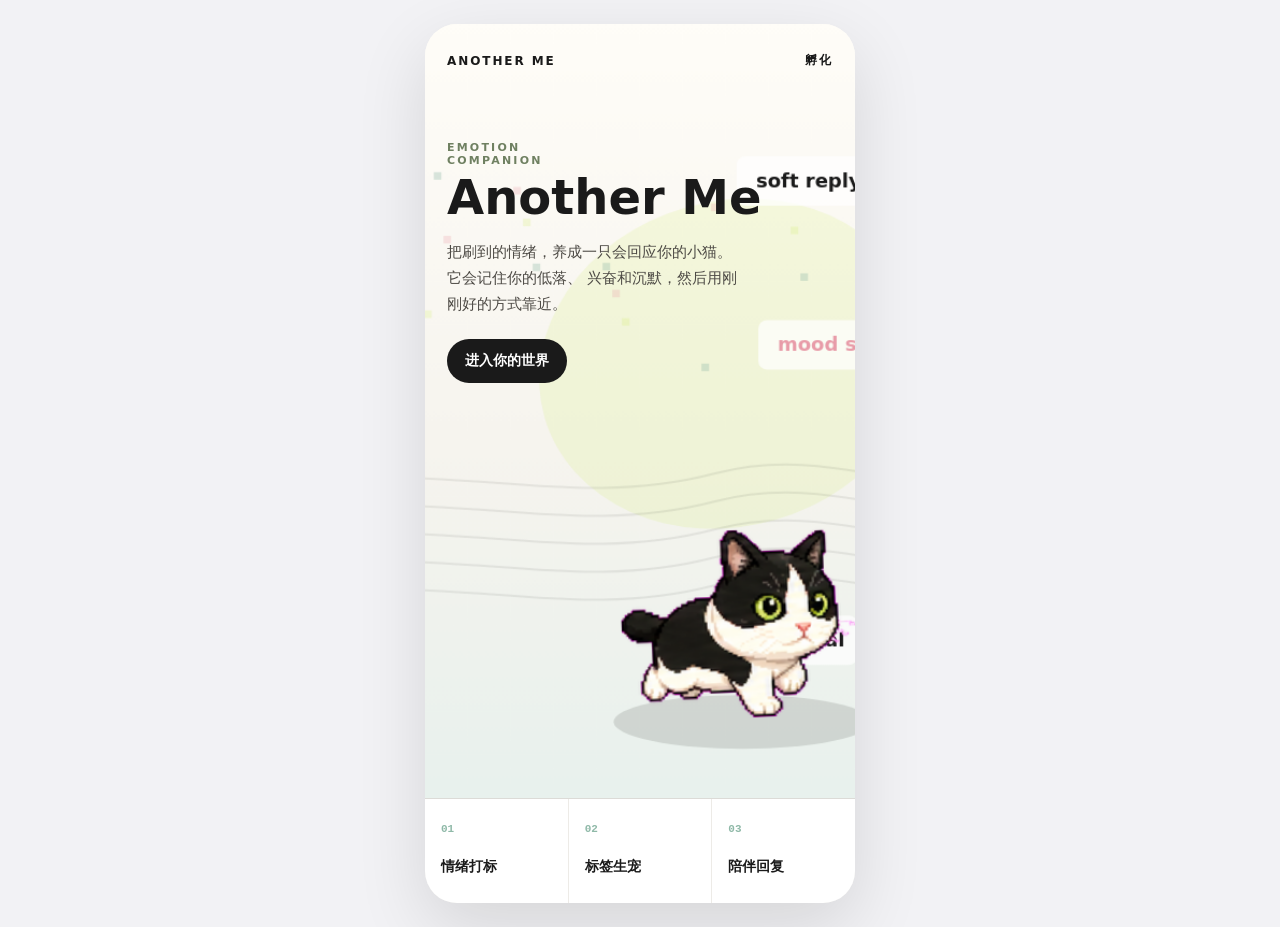
==== pet.html @ 3f067f63 "feat: publish three-page static pet flow" ====
<!doctype html>
<html lang="zh-CN">
  <head>
    <meta charset="utf-8" />
    <meta name="viewport" content="width=device-width, initial-scale=1" />
    <title>Another Me · Pet</title>
    <link rel="stylesheet" href="./styles.css" />
  </head>
  <body data-scene="pet">
    <main class="phone-frame jiro-landing">
      <section class="hero pet-hero">
        <canvas id="stage" class="stage-canvas" width="720" height="720" aria-hidden="true"></canvas>
        <nav class="top-nav" aria-label="主要导航">
          <a href="./index.html">ANOTHER ME</a>
          <a href="./index.html">孵化</a>
        </nav>
        <div class="hero-copy pet-copy">
          <p class="eyebrow green">EMOTION COMPANION</p>
          <h1>Another Me</h1>
          <p>
            把刷到的情绪，养成一只会回应你的小猫。它会记住你的低落、
            兴奋和沉默，然后用刚刚好的方式靠近。
          </p>
          <div class="actions">
            <a href="./index.html" class="primary-action">进入你的世界</a>
          </div>
        </div>
      </section>

      <section id="features" class="feature-strip" aria-label="产品亮点">
        <div>
          <span>01</span>
          <p>情绪打标</p>
        </div>
        <div>
          <span>02</span>
          <p>标签生宠</p>
        </div>
        <div>
          <span>03</span>
          <p>陪伴回复</p>
        </div>
      </section>
    </main>
    <script src="./script.js"></script>
  </body>
</html>
---- styles.css ----
* {
  box-sizing: border-box;
}

html,
body {
  min-height: 100%;
  margin: 0;
}

body {
  background: #f2f2f5;
  color: #1a1a1a;
  font-family:
    system-ui,
    -apple-system,
    BlinkMacSystemFont,
    "PingFang SC",
    "Microsoft YaHei",
    sans-serif;
  -webkit-font-smoothing: antialiased;
  text-rendering: optimizeLegibility;
}

a {
  color: inherit;
  text-decoration: none;
}

.phone-frame {
  position: relative;
  width: 100%;
  max-width: 430px;
  min-height: 100dvh;
  margin: 0 auto;
  overflow-x: hidden;
  background: #ffffff;
  padding-bottom: env(safe-area-inset-bottom);
}

.hatch-page,
.jiro-landing {
  min-height: 100dvh;
  background: #fffdf8;
}

.hero {
  position: relative;
  min-height: 100dvh;
  overflow: hidden;
  color: #1a1a1a;
}

.pet-hero {
  min-height: 86dvh;
}

.stage-canvas {
  position: absolute;
  top: 66px;
  right: 0;
  left: 0;
  width: 100%;
  height: min(520px, 70dvh);
  object-fit: contain;
}

body[data-scene="pet"] .stage-canvas {
  inset: 0;
  height: 100%;
  object-fit: cover;
}

.top-nav {
  position: relative;
  z-index: 2;
  display: flex;
  align-items: center;
  justify-content: space-between;
  padding: 28px 22px 0;
  font-size: 12px;
  font-weight: 700;
  letter-spacing: 0.16em;
}

.hero-copy {
  position: relative;
  z-index: 2;
  display: flex;
  max-width: 372px;
  flex-direction: column;
  pointer-events: none;
}

.bottom-copy {
  min-height: calc(100dvh - 72px);
  justify-content: flex-end;
  padding: 0 22px 34px;
}

.pet-copy {
  min-height: calc(86dvh - 82px);
  max-width: 360px;
  justify-content: flex-start;
  padding: 72px 22px 34px;
}

.eyebrow {
  max-width: 18ch;
  margin: 0;
  font-size: 11px;
  font-weight: 800;
  letter-spacing: 0.2em;
}

.gold {
  color: #9a7628;
}

.green {
  color: #6f8061;
}

.hero-copy h1 {
  margin: 8px 0 0;
  font-size: 46px;
  font-weight: 850;
  line-height: 1;
}

.pet-copy h1 {
  font-size: 48px;
  font-weight: 800;
  line-height: 0.95;
}

.hero-copy > p:not(.eyebrow) {
  max-width: 29ch;
  margin: 16px 0 0;
  color: #5b5140;
  font-size: 15px;
  line-height: 1.75;
}

.pet-copy > p:not(.eyebrow) {
  max-width: 31ch;
  margin-top: 18px;
  color: #4d4a45;
}

.actions {
  display: flex;
  flex-wrap: wrap;
  gap: 10px;
  margin-top: 22px;
  pointer-events: auto;
}

.primary-action {
  display: inline-flex;
  min-height: 44px;
  align-items: center;
  justify-content: center;
  border-radius: 999px;
  background: #1a1a1a;
  color: #ffffff;
  padding: 0 18px;
  font-size: 14px;
  font-weight: 700;
  transition:
    transform 160ms ease,
    background 160ms ease;
}

.primary-action:active {
  transform: scale(0.98);
}

.feature-strip {
  display: grid;
  grid-template-columns: repeat(3, minmax(0, 1fr));
  gap: 1px;
  border-top: 1px solid rgba(26, 26, 26, 0.08);
  background: rgba(26, 26, 26, 0.08);
}

.feature-strip div {
  min-height: 104px;
  background: #ffffff;
  padding: 18px 16px;
}

.feature-strip span {
  color: #8fb9a8;
  font-family: ui-monospace, SFMono-Regular, Menlo, Monaco, Consolas, monospace;
  font-size: 11px;
  font-weight: 700;
}

.feature-strip p {
  margin: 22px 0 0;
  font-size: 14px;
  font-weight: 700;
}

@media (min-width: 480px) {
  body {
    display: flex;
    align-items: flex-start;
    justify-content: center;
  }

  .phone-frame {
    min-height: calc(100dvh - 48px);
    margin: 24px auto;
    overflow: hidden;
    border-radius: 32px;
    box-shadow: 0 24px 70px rgba(0, 0, 0, 0.12);
  }
}
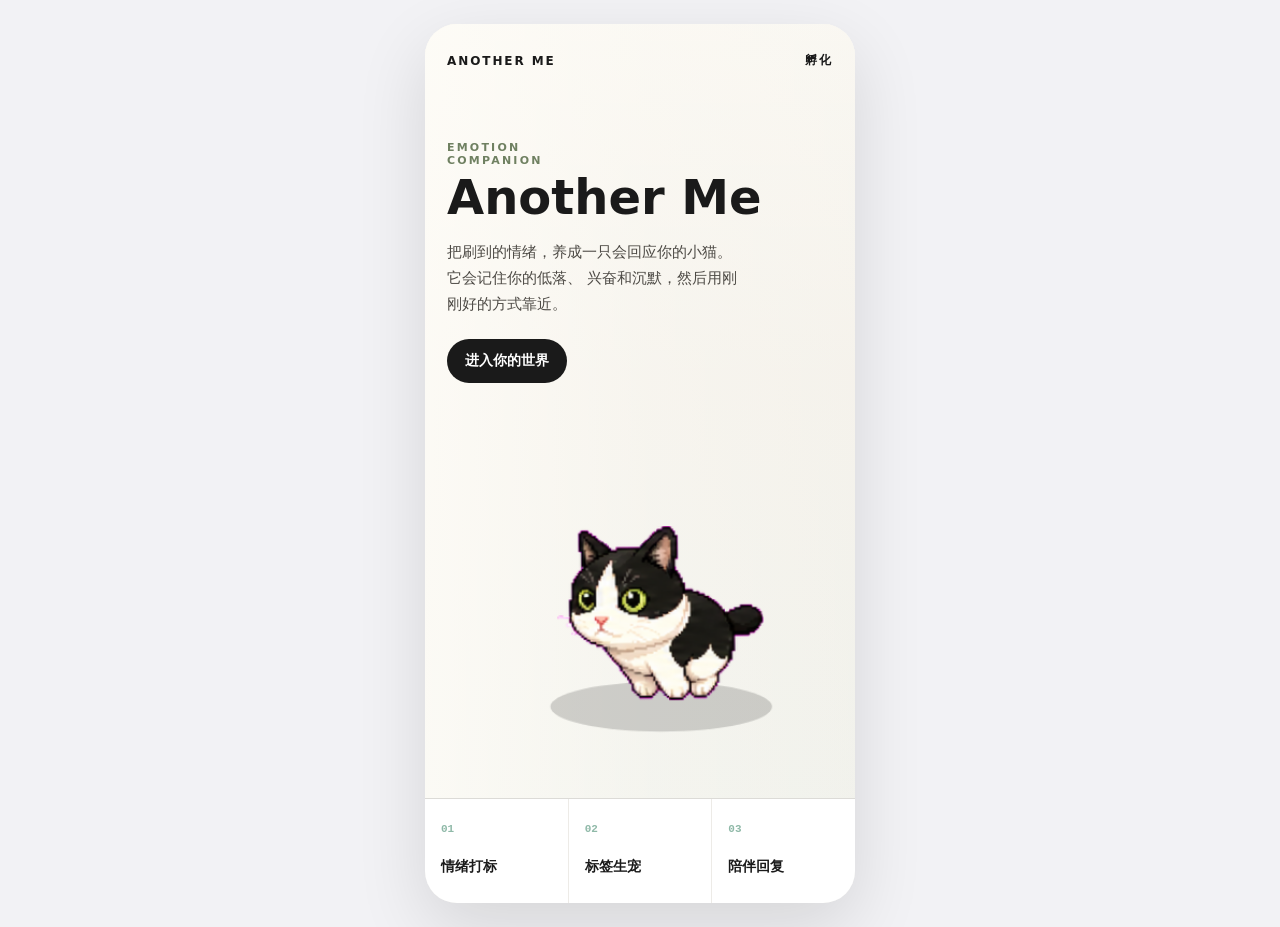
==== commit 52cd48ec: "feat: add video world background" ====
--- a/pet.html
+++ b/pet.html
@@ -9,6 +9,10 @@
   <body data-scene="pet">
     <main class="phone-frame jiro-landing">
       <section class="hero pet-hero">
+        <video class="world-video-bg" autoplay muted loop playsinline preload="auto">
+          <source src="./world/world-background.mp4" type="video/mp4" />
+        </video>
+        <div class="world-video-tint" aria-hidden="true"></div>
         <canvas id="stage" class="stage-canvas" width="720" height="720" aria-hidden="true"></canvas>
         <nav class="top-nav" aria-label="主要导航">
           <a href="./index.html">ANOTHER ME</a>
--- a/styles.css
+++ b/styles.css
@@ -53,6 +53,29 @@
 
 .pet-hero {
   min-height: 86dvh;
+  background: #f2efe8;
+}
+
+.world-video-bg,
+.world-video-tint {
+  position: absolute;
+  inset: 0;
+}
+
+.world-video-bg {
+  z-index: 0;
+  width: 100%;
+  height: 100%;
+  object-fit: cover;
+  filter: saturate(1.05) contrast(1.03);
+}
+
+.world-video-tint {
+  z-index: 1;
+  pointer-events: none;
+  background:
+    linear-gradient(90deg, rgba(255, 253, 248, 0.78) 0%, rgba(255, 253, 248, 0.34) 52%, rgba(255, 253, 248, 0.16) 100%),
+    linear-gradient(180deg, rgba(255, 253, 248, 0.52) 0%, rgba(255, 253, 248, 0.08) 46%, rgba(232, 241, 237, 0.34) 100%);
 }
 
 .stage-canvas {
@@ -67,13 +90,14 @@
 
 body[data-scene="pet"] .stage-canvas {
   inset: 0;
+  z-index: 2;
   height: 100%;
   object-fit: cover;
 }
 
 .top-nav {
   position: relative;
-  z-index: 2;
+  z-index: 3;
   display: flex;
   align-items: center;
   justify-content: space-between;
@@ -85,7 +109,7 @@
 
 .hero-copy {
   position: relative;
-  z-index: 2;
+  z-index: 3;
   display: flex;
   max-width: 372px;
   flex-direction: column;
